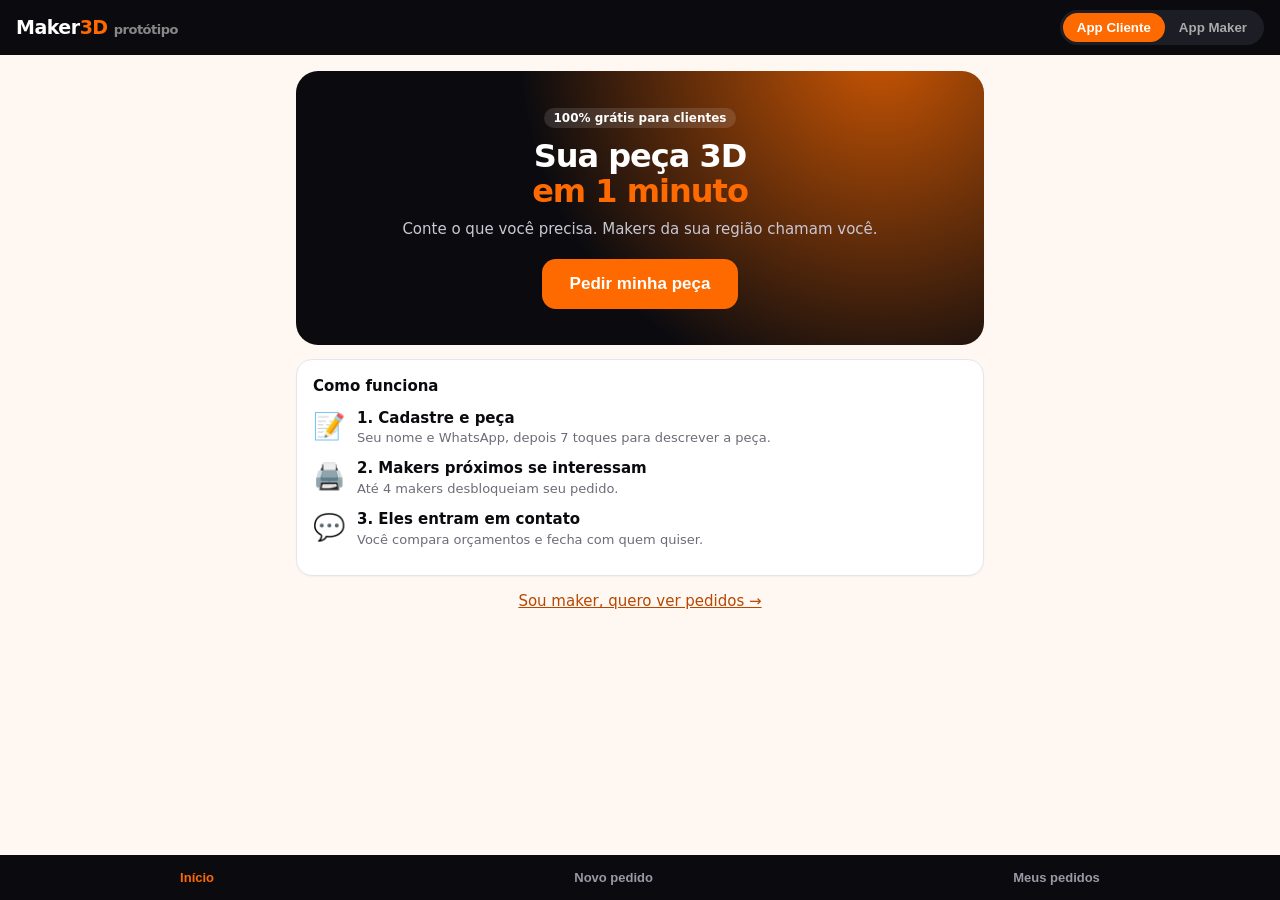
==== index.html @ 000cb203 "Maker3D prototype" ====
<!doctype html>
<html lang="pt-BR">
<head>
<meta charset="utf-8">
<meta name="viewport" content="width=device-width,initial-scale=1">
<title>Maker3D Protótipo</title>
<style>
:root,body.client{--pri:#ff6a00;--pri2:#fff0e3;--priInk:#b84700;--bg:#fff8f2}
body.maker{--pri:#7c3aed;--pri2:#f0e8ff;--priInk:#5b21b6;--bg:#f7f4ff}
:root{--card:#fff;--ink:#0b0b0f;--mut:#6f6b78;--line:#e8e4ee;--bad:#d93a3a}
*{box-sizing:border-box}body{margin:0;background:var(--bg);color:var(--ink);font:15px/1.45 system-ui,Segoe UI,sans-serif;padding-bottom:80px;transition:background .3s}
header{position:sticky;top:0;z-index:5;background:#0b0b0f;color:#fff;padding:10px 16px;display:flex;gap:10px;align-items:center;flex-wrap:wrap}
.logo{font-weight:800;font-size:19px;letter-spacing:-.5px}.logo b{color:var(--pri)}.logo .mut{color:#888}
.sw{display:flex;background:#1d1d26;border-radius:99px;padding:3px;margin-left:auto}
.sw button{border:0;background:none;color:#aaa;padding:7px 14px;border-radius:99px;font-weight:700;cursor:pointer}
.sw button.on{background:var(--pri);color:#fff}
.coin{background:var(--pri);color:#fff;font-weight:800;padding:5px 12px;border-radius:99px}
main{max-width:720px;margin:0 auto;padding:16px}
h2{margin:6px 0 14px;font-size:24px;letter-spacing:-.5px}h3{margin:18px 0 8px}
.card{background:var(--card);border:1px solid var(--line);border-radius:16px;padding:16px;margin-bottom:12px;box-shadow:0 1px 2px rgba(0,0,0,.04)}
.row{display:flex;gap:8px;flex-wrap:wrap;align-items:center}.sp{justify-content:space-between}
.tag{font-size:12px;font-weight:700;background:var(--pri2);color:var(--priInk);padding:3px 10px;border-radius:99px}
.tag.ok{background:#0b0b0f;color:#fff}.tag.bad{background:#fde3e3;color:var(--bad)}.tag.warn{background:var(--pri2);color:var(--priInk)}
.mut{color:var(--mut);font-size:13px}
button.b{background:var(--pri);color:#fff;border:0;border-radius:12px;padding:11px 18px;font-weight:800;cursor:pointer;font-size:15px;transition:transform .1s,filter .15s}
button.b:hover{filter:brightness(1.08)}button.b:active{transform:scale(.97)}
button.b.s{background:var(--pri2);color:var(--priInk)}button.b.r{background:#fde3e3;color:var(--bad)}button.b.g{background:#0b0b0f;color:#fff}
button.b.big{padding:15px 28px;font-size:17px;border-radius:14px}button.b:disabled{opacity:.45}
label{display:block;font-weight:700;font-size:13px;margin:10px 0 4px}
input,select,textarea{width:100%;padding:11px;border:2px solid var(--line);border-radius:12px;background:#fff;color:var(--ink);font:inherit;outline:0}
input:focus,select:focus,textarea:focus{border-color:var(--pri)}
.g2{display:grid;grid-template-columns:1fr 1fr;gap:10px}
nav{position:fixed;bottom:0;left:0;right:0;background:#0b0b0f;display:flex;justify-content:space-around;padding:6px 0;z-index:5}
nav button{background:none;border:0;color:#9a98a6;font-weight:700;padding:9px 10px;cursor:pointer;font-size:13px}nav button.on{color:var(--pri)}
.hero{background:radial-gradient(circle at 85% -10%,var(--pri) -15%,transparent 55%),#0b0b0f;color:#fff;border-radius:22px;padding:36px 22px;text-align:center;margin-bottom:14px}
.hero h1{font-size:32px;line-height:1.1;margin:10px 0;letter-spacing:-1px}.hero h1 span{color:var(--pri)}
.hero p{color:#c9c7d3;margin:0 0 18px}.hero .tag{background:#ffffff1f;color:#fff}
.hero.sm{text-align:left;padding:20px}.hero.sm h2{margin:0;font-size:22px}
.chips{display:flex;gap:8px;flex-wrap:wrap}.chip{display:inline-block;margin:0;border:2px solid var(--line);background:#fff;border-radius:99px;padding:9px 15px;font-weight:700;cursor:pointer;font-size:14px}
.chip:has(input:checked){border-color:var(--pri);background:var(--pri2);color:var(--priInk)}
.step{display:flex;gap:9px;align-items:center;font-weight:800;margin:18px 0 8px}
.step i{background:var(--pri);color:#fff;border-radius:50%;width:24px;height:24px;display:grid;place-items:center;font-style:normal;font-size:13px;flex:none}
.how{display:flex;gap:12px;align-items:flex-start;margin:10px 0}.how .ic{font-size:26px}
.lock{filter:blur(5px);user-select:none}
#toast{position:fixed;left:50%;bottom:90px;transform:translateX(-50%);background:#0b0b0f;color:#fff;padding:10px 18px;border-radius:99px;opacity:0;transition:.25s;pointer-events:none;z-index:9;border:2px solid var(--pri)}#toast.on{opacity:1}
.pack{display:flex;justify-content:space-between;align-items:center}
a{color:var(--priInk)}
</style>
</head>
<body>
<header>
  <div class="logo">Maker<b>3D</b> <span class="mut">protótipo</span></div>
  <span id="coin" class="coin" style="display:none"></span>
  <div class="sw"><button id="swC">App Cliente</button><button id="swM">App Maker</button></div>
</header>
<main id="app"></main>
<nav id="nav"></nav>
<div id="toast"></div>
<script>
const KEY='m3d_v2';
const $=s=>document.querySelector(s);
const esc=s=>String(s??'').replace(/[&<>"]/g,c=>({'&':'&amp;','<':'&lt;','>':'&gt;','"':'&quot;'}[c]));
const brl=n=>'R$ '+Number(n).toFixed(0);
const FIN={unica:'Cor única',multi:'Multicolorido',pintado:'Aceita pintado'};
const BASE=[150,250,400]; // moedinhas por desbloqueio (até R$100 / até R$400 / acima)
const MOD_DISC=0.7; // modelador paga 70%
const fm=n=>'R$ '+Number(n).toFixed(2).replace('.',',');
const packs=()=>[{t:500,p:S.firstBuy?50:34.9,n:S.firstBuy?'Pacote 500':'Primeira compra',first:!S.firstBuy},{t:1100,p:100,n:'Pacote 1100 (+10%)'},{t:2800,p:250,n:'Pacote 2800 (+12%)'}];

function seed(){
  const d=n=>{const x=new Date();x.setDate(x.getDate()+n);return x.toISOString().slice(0,10)};
  const mk=(id,client,phone,title,desc,mat,qty,fin,days,min,max,cep,unl,files)=>({id,client,phone,title,desc,material:mat,qty,finish:fin,deadline:d(days),min,max,cep,unlocks:unl,max_unl:4,status:'aberto',mine:false,files,demand:files.length?'arquivo':'modelagem'});
  return {
    role:'client',view:{client:'home',maker:'board'},
    orders:[
      mk(1,'Carlos Mendes','11999990001','Suporte de headset','Suporte para mesa, altura 25cm.','PLA',2,'unica',10,30,80,'13015-000',1,['suporte.stl']),
      mk(2,'Ana Paula Souza','11988880002','Miniaturas RPG (8 unid.)','Preciso modelar e imprimir 8 miniaturas de heróis, pintadas.','Resina',8,'pintado',20,250,400,'13010-100',0,[]),
      mk(3,'Metalúrgica Rocha','11977770003','Lote 200 engates plásticos','Peça técnica em ABS, lote para linha de montagem.','ABS',200,'unica',30,1200,2000,'13050-200',2,['engate.step','desenho.pdf']),
      mk(4,'Julia Ramos','11966660004','Vaso geométrico multicolorido','Vaso decorativo, 3 cores.','PETG',1,'multi',7,60,100,'13020-300',3,['vaso.stl']),
      mk(5,'Pedro Alves','11955550005','Peça de reposição lavadora','Tenho foto da peça quebrada, preciso copiar e imprimir.','Não sei',1,'unica',12,40,90,'13035-400',0,['foto.jpg'])
    ],
    unlocks:[], tokens:0, firstBuy:false, history:[],
    maker:{type:'impressor',name:'Meu Estúdio 3D',cep:'13015-500',raio:30,printers:['FDM','Resina'],volume:'256x256x256',materials:['PLA','PETG','ABS'],multi:true,paint:true,model:false,bio:''},
    client:{name:'Cliente Teste',phone:'11900000000'}
  };
}
let S; try{S=JSON.parse(localStorage.getItem(KEY))}catch(e){} if(!S||!S.orders)S=seed();
S.chats=S.chats||{};S.freeUsed=S.freeUsed||false;
const save=()=>{try{localStorage.setItem(KEY,JSON.stringify(S))}catch(e){}};
function toast(m){const t=$('#toast');t.textContent=m;t.classList.add('on');setTimeout(()=>t.classList.remove('on'),2200)}

// ---------- regras ----------
const cost=o=>Math.round(BASE[o.max<=100?0:o.max<=400?1:2]*(S.maker.type==='modelador'?MOD_DISC:1));
const status=o=>o.status!=='aberto'?o.status:(o.unlocks>=o.max_unl?'lotado':(o.deadline<new Date().toISOString().slice(0,10)?'expirado':'aberto'));
const dist=(a,b)=>{const x=parseInt(String(a).replace(/\D/g,'').slice(0,5)||0),y=parseInt(String(b).replace(/\D/g,'').slice(0,5)||0);return Math.max(1,Math.round(Math.abs(x-y)/12))}; // estimativa fake (produção: ViaCEP + Maps)
const isUnl=id=>S.unlocks.find(u=>u.order===id&&!u.refunded);
const addHist=(t,v)=>S.history.unshift({t,v,d:new Date().toISOString()});
const fdate=s=>s.split('-').reverse().join('/');

// ---------- navegação ----------
function setRole(r){S.role=r;save();render()}
function go(v){if(S.role==='client'&&(v==='new'||v==='mine')&&!S.client.reg)v='signup';S.view[S.role]=v;save();render()}
$('#swC').onclick=()=>setRole('client');$('#swM').onclick=()=>setRole('maker');

function render(){
  const r=S.role,v=S.view[r];document.body.className=r;
  $('#swC').classList.toggle('on',r==='client');$('#swM').classList.toggle('on',r==='maker');
  const c=$('#coin');c.style.display=r==='maker'?'':'none';c.textContent='🪙 '+S.tokens;
  const tabs=r==='client'?[['home','Início'],['new','Novo pedido'],['mine','Meus pedidos']]:[['board','Mural'],['contracts','Contratos'],['wallet','Carteira'],['profile','Perfil']];
  $('#nav').innerHTML=tabs.map(([k,l])=>`<button class="${k===v?'on':''}" onclick="go('${k}')">${l}</button>`).join('');
  $('#app').innerHTML=(V[r+'_'+v]||(()=>'Em construção'))();
  window.scrollTo(0,0);
}
const V={};

// ================= APP CLIENTE =================
const chips=(name,opts,def)=>`<div class="chips">`+opts.map(([v,l])=>`<label class="chip"><input type="radio" name="${name}" value="${v}" ${v===def?'checked':''} hidden>${l}</label>`).join('')+`</div>`;
V.client_home=()=>`<div class="hero"><span class="tag">100% grátis para clientes</span><h1>Sua peça 3D<br><span>em 1 minuto</span></h1><p>Conte o que você precisa. Makers da sua região chamam você.</p>
<button class="b big" onclick="go('new')">Pedir minha peça</button></div>
${S.client.reg?`<div class="card row sp"><div>👋 Olá, <b>${esc(S.client.name.split(' ')[0])}</b><div class="mut">${S.orders.filter(o=>o.mine).length} pedido(s) seu(s)</div></div><div class="row"><button class="b s" onclick="go('mine')">Meus pedidos</button><button class="b s" onclick="go('signup')">Meus dados</button></div></div>`:''}
<div class="card"><b>Como funciona</b>
<div class="how"><span class="ic">📝</span><div><b>1. Cadastre e peça</b><div class="mut">Seu nome e WhatsApp, depois 7 toques para descrever a peça.</div></div></div>
<div class="how"><span class="ic">🖨️</span><div><b>2. Makers próximos se interessam</b><div class="mut">Até 4 makers desbloqueiam seu pedido.</div></div></div>
<div class="how"><span class="ic">💬</span><div><b>3. Eles entram em contato</b><div class="mut">Você compara orçamentos e fecha com quem quiser.</div></div></div></div>
<p style="text-align:center"><a href="#" onclick="setRole('maker');return false">Sou maker, quero ver pedidos →</a></p>`;
V.client_signup=()=>{const c=S.client;return `<h2>${c.reg?'Meus dados':'Cadastro rápido'}</h2><div class="card"><form onsubmit="return saveReg(event)">
<label>Seu nome</label><input name="name" required value="${esc(c.reg?c.name:'')}" placeholder="Maria Silva">
<label>WhatsApp (com DDD)</label><input name="phone" required inputmode="tel" value="${esc(c.reg?c.phone:'')}" placeholder="11999999999">
<label>E-mail (opcional)</label><input name="email" type="email" value="${esc(c.email||'')}" placeholder="voce@email.com">
<p class="mut">🔒 Seus dados de contato ficam escondidos. Só os makers que desbloquearem seu pedido conseguem ver.</p>
<button class="b big" style="width:100%">${c.reg?'Salvar':'Continuar'}</button></form></div>`};
function saveReg(e){e.preventDefault();const f=new FormData(e.target),first=!S.client.reg;
  S.client={name:f.get('name'),phone:f.get('phone'),email:f.get('email'),reg:true};save();toast(first?'Cadastro feito!':'Dados salvos');go(first?'new':'home');return false}
V.client_new=()=>`<h2>O que você precisa?</h2><div class="card"><form onsubmit="return newOrder(event)">
<div class="step" style="margin-top:0"><i>1</i>Descreva a peça</div>
<input name="title" required maxlength="60" placeholder="Ex: Suporte de celular para carro">
<textarea name="desc" rows="2" placeholder="Medidas, uso, detalhes… (opcional)" style="margin-top:8px"></textarea>
<div class="step"><i>2</i>Você tem o arquivo 3D?</div>${chips('demand',[['arquivo','📁 Tenho o arquivo'],['modelagem','✏️ Preciso criar o modelo']],'arquivo')}
<div class="step"><i>3</i>Material</div>${chips('material',[['PLA','PLA'],['PETG','PETG'],['ABS','ABS'],['Resina','Resina'],['Não sei','Não sei']],'Não sei')}
<div class="step"><i>4</i>Acabamento</div>${chips('finish',[['unica','Cor única'],['multi','Multicolorido'],['pintado','Aceito pintado']],'unica')}
<div class="step"><i>5</i>Quanto pretende gastar?</div>${chips('bud',[['20-100','Até R$100'],['100-400','R$100–400'],['400-1000','R$400–1.000'],['1000-5000','Acima de R$1.000']],'20-100')}
<div class="step"><i>6</i>Para quando?</div>${chips('days',[['3','Urgente (3 dias)'],['7','1 semana'],['15','15 dias'],['30','1 mês']],'15')}
<div class="step"><i>7</i>Onde você está?</div>
<div class="g2"><input name="cep" required placeholder="CEP 00000-000" maxlength="9" inputmode="numeric"><input name="qty" type="number" min="1" value="1" placeholder="Quantidade"></div>
<label>Foto ou arquivo (opcional)</label><input name="files" type="file" multiple>
<div class="card" style="background:var(--pri2);border:0;margin:16px 0 12px">📱 Os makers vão falar com você pelo contato do seu cadastro: <b>${esc(S.client.phone)}</b>. Fica escondido até eles desbloquearem.</div>
<button class="b big" style="width:100%">Publicar grátis</button></form></div>`;
function newOrder(e){e.preventDefault();const f=new FormData(e.target),[min,max]=f.get('bud').split('-').map(Number),d=new Date();d.setDate(d.getDate()+ +f.get('days'));
  const files=[...e.target.files.files].map(x=>x.name);
  S.orders.unshift({id:Date.now(),client:S.client.name,phone:S.client.phone,email:S.client.email,title:f.get('title'),desc:f.get('desc')||'(sem descrição extra)',demand:f.get('demand'),material:f.get('material'),qty:+f.get('qty')||1,finish:f.get('finish'),deadline:d.toISOString().slice(0,10),min,max,cep:f.get('cep'),unlocks:0,max_unl:4,status:'aberto',mine:true,files});
  save();toast('Pedido publicado! 🎉');go('mine');return false}
V.client_mine=()=>{const l=S.orders.filter(o=>o.mine);
  return `<h2>Meus pedidos</h2>`+(l.length?l.map(o=>{const st=status(o);return `<div class="card"><div class="row sp"><b>${esc(o.title)}</b><span class="tag ${st==='aberto'?'ok':st==='fechado'?'':'warn'}">${st}</span></div>
  <div class="mut">${esc(o.material)} · ${FIN[o.finish]} · ${brl(o.min)}–${brl(o.max)} · prazo ${fdate(o.deadline)}</div>
  <p><b>${o.unlocks}/${o.max_unl}</b> makers desbloquearam seu contato</p>${chatHtml(o.id,'client')}
  <div class="row">${o.status==='aberto'?`<button class="b g" onclick="closeOrder(${o.id})">Contrato fechado / Encerrar</button>`:''}
  ${st==='aberto'?`<button class="b s" onclick="fakeUnlock(${o.id})">Demo: outro maker desbloqueia</button>`:''}
  <button class="b r" onclick="delOrder(${o.id})">Excluir</button></div></div>`}).join(''):`<div class="card mut">Você ainda não publicou nenhum pedido.</div><button class="b" onclick="go('new')">Criar pedido</button>`)};
function closeOrder(id){const o=S.orders.find(x=>x.id===id);o.status='fechado';save();toast('Anúncio encerrado');render()}
function delOrder(id){if(!confirm('Excluir este pedido?'))return;S.orders=S.orders.filter(x=>x.id!==id);save();render()}
function fakeUnlock(id){const o=S.orders.find(x=>x.id===id);if(o.unlocks<o.max_unl)o.unlocks++;save();toast(o.unlocks>=o.max_unl?'Pedido lotado':'Um maker desbloqueou');render()}

// ================= APP MAKER =================
let flt={mat:'',fin:'',sort:'new'};
V.maker_board=()=>{
  let l=S.orders.filter(o=>status(o)==='aberto'&&!isUnl(o.id)&&(S.maker.type!=='modelador'||o.demand==='modelagem'));
  if(flt.mat)l=l.filter(o=>o.material===flt.mat);if(flt.fin)l=l.filter(o=>o.finish===flt.fin);
  if(flt.sort==='dist')l.sort((a,b)=>dist(a.cep,S.maker.cep)-dist(b.cep,S.maker.cep));
  if(flt.sort==='val')l.sort((a,b)=>b.max-a.max);
  return `<div class="hero sm"><h2>Pedidos perto de você</h2><p style="margin:4px 0 0">Desbloqueie e fale direto com o cliente.</p></div><div class="g2" style="margin-bottom:12px">
  <select onchange="flt.mat=this.value;render()"><option value="">Todo material</option>${['PLA','PETG','ABS','Resina'].map(m=>`<option ${flt.mat===m?'selected':''}>${m}</option>`).join('')}</select>
  <select onchange="flt.sort=this.value;render()"><option value="new">Mais novos</option><option value="dist" ${flt.sort==='dist'?'selected':''}>Mais perto</option><option value="val" ${flt.sort==='val'?'selected':''}>Maior valor</option></select></div>`
  +(l.length?l.map(o=>{const c=cost(o),d=dist(o.cep,S.maker.cep);return `<div class="card"><div class="row sp"><b>${esc(o.title)}</b>${o.mine?'<span class="tag warn">seu anúncio (teste)</span>':''}</div>
  <p class="mut" style="margin:4px 0">${esc(o.desc.slice(0,90))}${o.desc.length>90?'…':''}</p>
  <div class="row"><span class="tag">${esc(o.material)}</span><span class="tag">${FIN[o.finish]}</span><span class="tag">${o.qty} un.</span><span class="tag">📍 ~${d} km</span></div>
  <div class="mut" style="margin:8px 0">Valor ${brl(o.min)}–${brl(o.max)} · prazo ${fdate(o.deadline)} · vagas ${o.max_unl-o.unlocks}/${o.max_unl}</div>
  <div class="mut lock">👤 Nome do cliente · 📱 (11) 9•••• ••••</div>
  ${!S.freeUsed&&!S.firstBuy&&c<=150?`<button class="b g" style="width:100%;margin-top:8px" onclick="unlock(${o.id},true)">🎁 Desbloquear GRÁTIS (1º contato · só chat no app)</button><div class="mut" style="text-align:center;margin-top:4px">ou <a href="#" onclick="unlock(${o.id});return false">pague ${c} 🪙 e libere o WhatsApp</a></div>`:`<button class="b" style="width:100%;margin-top:8px" onclick="unlock(${o.id})">🪙 Desbloquear por ${c} moedinhas</button>`}</div>`}).join(''):'<div class="card mut">Nenhum pedido com esses filtros.</div>');
};
function unlock(id,free){const o=S.orders.find(x=>x.id===id),c=cost(o);
  if(status(o)!=='aberto'){toast('Pedido não está mais disponível');return render()}
  if(free){if(S.freeUsed||S.firstBuy||c>150){toast('Desbloqueio grátis só para contas novas');return}
    S.freeUsed=true;o.unlocks++;S.unlocks.push({order:id,paid:0,free:true,date:new Date().toISOString(),refunded:false});
    addHist('Desbloqueio GRÁTIS (só chat): '+o.title,0);save();toast('Desbloqueado grátis! Fale com o cliente pelo chat');S.view.maker='contracts';S.open=id;render();return}
  if(S.tokens<c){if(confirm(`Faltam moedinhas (precisa ${c}, tem ${S.tokens}). Ir para a carteira?`))go('wallet');return}
  S.tokens-=c;o.unlocks++;S.unlocks.push({order:id,paid:c,free:false,date:new Date().toISOString(),refunded:false});
  addHist('Desbloqueio: '+o.title,-c);save();toast('Contrato desbloqueado!');S.view.maker='contracts';S.open=id;render()}
function upgrade(id){const o=S.orders.find(x=>x.id===id),u=S.unlocks.find(x=>x.order===id),c=cost(o);
  if(S.tokens<c){if(confirm(`Faltam moedinhas (precisa ${c}, tem ${S.tokens}). Ir para a carteira?`))go('wallet');return}
  S.tokens-=c;u.free=false;u.paid=c;addHist('Contato completo: '+o.title,-c);save();toast('Contato completo liberado!');render()}
// chat: contato só pelo app, telefone bloqueado
const blocked=t=>/(\d[\s.\-()]*){8,}/.test(t)||/\S+@\S+/.test(t)||/(wa\.me|whats|zap|wpp|telegram|insta|ligue|liga pra)/i.test(t);
function chatHtml(id,as){const t=S.chats[id]||[];
  return `<div style="margin-top:10px"><div class="mut"><b>💬 Chat no app</b> · ${as==='maker'&&S.firstBuy?'você já pode enviar seu contato':'telefones e contatos externos são bloqueados'}</div>
  <div style="max-height:200px;overflow:auto;padding:6px 0">${t.map(m=>`<div style="text-align:${m.from===as?'right':'left'};margin:3px 0"><span class="tag ${m.from===as?'':'warn'}" style="white-space:normal;display:inline-block;font-weight:500;text-align:left">${esc(m.text)}</span></div>`).join('')||'<div class="mut">Sem mensagens ainda.</div>'}</div>
  ${as==='client'&&!t.length?'':`<div class="row"><input id="ci_${as}_${id}" placeholder="Escreva uma mensagem..." style="flex:1" onkeydown="if(event.key==='Enter')sendMsg(${id},'${as}')"><button class="b" onclick="sendMsg(${id},'${as}')">Enviar</button></div>`}</div>`}
function sendMsg(id,as){const el=$('#ci_'+as+'_'+id),text=el.value.trim();if(!text)return;
  if(blocked(text)&&!(as==='maker'&&S.firstBuy)){
    if(as==='maker'){const p=packs()[0];if(!confirm(`🚫 Para enviar seu número/contato no chat você precisa liberar o contato externo comprando o pacote mínimo: ${p.t} 🪙 por ${fm(p.p)} (Pix simulado). Comprar agora e enviar?`))return;
      S.firstBuy=true;S.tokens+=p.t;addHist('Compra '+p.n+' (liberou contato externo)',p.t);toast('Contato externo liberado! +'+p.t+' 🪙')}
    else{toast('🚫 Número/contato externo bloqueado. Converse pelo app.');return}}
  (S.chats[id]=S.chats[id]||[]).push({from:as,text,t:Date.now()});save();render();
  const o=S.orders.find(x=>x.id===id);
  if(as==='maker'&&o&&!o.mine)setTimeout(()=>{S.chats[id].push({from:'client',text:'Olá! Pode me passar o orçamento e o prazo?',t:Date.now()});save();if(S.role==='maker'&&S.view.maker==='contracts')render()},1500)}
V.maker_contracts=()=>{const l=S.unlocks.slice().reverse();
  return `<h2>Meus contratos</h2>`+(l.length?l.map(u=>{const o=S.orders.find(x=>x.id===u.order);if(!o)return '';const c=cost(o);
  const wa='https://wa.me/55'+o.phone.replace(/\D/g,'')+'?text='+encodeURIComponent('Olá '+o.client+', vi seu pedido "'+o.title+'" no Maker3D. Posso te ajudar!');
  return `<div class="card" ${S.open===o.id?'style="border-color:var(--pri)"':''}><div class="row sp"><b>${esc(o.title)}</b>${u.refunded?'<span class="tag bad">estornado</span>':u.free?'<span class="tag warn">grátis · só chat</span>':`<span class="tag ok">pago ${u.paid} 🪙</span>`}</div>
  <p class="mut" style="margin:4px 0">${esc(o.desc)}</p><div class="row"><span class="tag">${esc(o.material)}</span><span class="tag">${FIN[o.finish]}</span><span class="tag">${o.qty} un.</span><span class="tag">${brl(o.min)}–${brl(o.max)}</span><span class="tag">prazo ${fdate(o.deadline)}</span></div>
  <div class="card" style="background:var(--pri2);margin:10px 0 0">
  ${u.free?`<div>👤 <b>${esc(o.client.split(' ')[0])}</b></div><div class="mut">📱 Telefone, WhatsApp e arquivos só no desbloqueio completo. Por enquanto, converse pelo chat.</div><button class="b" style="margin-top:6px" onclick="upgrade(${o.id})">Liberar contato completo · ${c} 🪙</button>`
  :`<div>👤 <b>${esc(o.client)}</b></div><div>📱 ${esc(o.phone)} · CEP ${esc(o.cep)}</div>${o.email?`<div>✉️ ${esc(o.email)}</div>`:''}
  <div class="mut">Arquivos: ${o.files.length?o.files.map(f=>`<a href="#" onclick="toast('Download simulado: ${esc(f)}');return false">📎 ${esc(f)}</a>`).join(' '):'nenhum anexado'}</div>
  <div class="row" style="margin-top:8px"><a href="${wa}" target="_blank"><button class="b g">Chamar no WhatsApp</button></a>${u.refunded?'':`<button class="b r" onclick="report(${o.id})">Reportar lead inválido</button>`}</div>`}
  ${chatHtml(o.id,'maker')}</div></div>`}).join(''):`<div class="card mut">Você ainda não desbloqueou nada.</div><button class="b" onclick="go('board')">Ver mural</button>`)};
function report(id){if(!confirm('Reportar lead inválido? (número falso, arquivo corrompido…) Na versão real, a equipe analisa antes do estorno.'))return;
  const u=S.unlocks.find(x=>x.order===id);u.refunded=true;S.tokens+=u.paid;addHist('Estorno (lead inválido)',u.paid);save();toast('Moedinhas estornadas (simulação)');render()}
V.maker_wallet=()=>`<h2>Carteira</h2><div class="card" style="text-align:center"><div class="mut">Saldo</div><div style="font-size:40px;font-weight:800">🪙 ${S.tokens}</div><div class="mut">Desbloqueio: ${cost({max:50})} 🪙 (até R$100) · ${cost({max:300})} 🪙 (R$100–400) · ${cost({max:900})} 🪙 (acima de R$400)<br>Conta: <b>${S.maker.type==='modelador'?'Modelador (preço reduzido)':'Impressor'}</b></div></div>
<h3>Comprar moedinhas (Pix simulado)</h3>${S.firstBuy?'':'<div class="card" style="background:#fff3cf;color:#8a5a00"><b>Oferta de primeira compra:</b> 500 🪙 por R$ 34,90 (depois, mínimo R$ 50,00)</div>'}${packs().map((p,i)=>`<div class="card pack"><div><b>${p.n}</b><div class="mut">${p.t} 🪙 · ${Math.floor(p.t/BASE[0])} desbloqueios de pedidos pequenos</div></div><button class="b" onclick="buy(${i})">${fm(p.p)} Pix</button></div>`).join('')}
<h3>Histórico</h3>${S.history.map(h=>`<div class="card row sp"><div>${esc(h.t)}<div class="mut">${new Date(h.d).toLocaleString('pt-BR')}</div></div><b style="color:${h.v>0?'var(--ok)':'var(--bad)'}">${h.v>0?'+':''}${h.v} 🪙</b></div>`).join('')}
<button class="b s" onclick="resetAll()">Reiniciar protótipo</button>`;
function buy(i){const p=packs()[i];if(!confirm(`Pagar ${fm(p.p)} via Pix? (simulado, nada é cobrado)`))return;S.firstBuy=true;S.tokens+=p.t;addHist('Compra '+p.n,p.t);save();toast('+'+p.t+' moedinhas!');render()}
function resetAll(){if(!confirm('Apagar tudo e recomeçar?'))return;localStorage.removeItem(KEY);S=seed();render()}
V.maker_profile=()=>{const m=S.maker;return `<h2>Perfil técnico</h2><div class="card"><form onsubmit="return saveProf(event)">
<label>Tipo de conta</label><select name="type"><option value="impressor" ${m.type==='impressor'?'selected':''}>Impressor (imprime peças — vê todos os pedidos)</option><option value="modelador" ${m.type==='modelador'?'selected':''}>Modelador / criador de modelos (preço reduzido — só pedidos de modelagem)</option></select>
<label>Nome do estúdio</label><input name="name" value="${esc(m.name)}">
<div class="g2"><div><label>CEP</label><input name="cep" value="${esc(m.cep)}"></div><div><label>Raio (km)</label><input name="raio" type="number" value="${m.raio}"></div></div>
<label>Impressoras (separe por vírgula)</label><input name="printers" value="${esc(m.printers.join(', '))}">
<label>Mesa máx. X×Y×Z (mm)</label><input name="volume" value="${esc(m.volume)}">
<label>Materiais</label><input name="materials" value="${esc(m.materials.join(', '))}">
<label><input type="checkbox" name="multi" ${m.multi?'checked':''} style="width:auto"> Faz impressão multicolorida (AMS/MMU)</label>
<label><input type="checkbox" name="paint" ${m.paint?'checked':''} style="width:auto"> Faz pintura / acabamento</label>
<label><input type="checkbox" name="model" ${m.model?'checked':''} style="width:auto"> Faz modelagem 3D</label>
<label>Bio</label><textarea name="bio" rows="2">${esc(m.bio)}</textarea>
<button class="b" style="width:100%;margin-top:10px">Salvar perfil</button></form></div>`};
function saveProf(e){e.preventDefault();const f=new FormData(e.target),l=s=>f.get(s).split(',').map(x=>x.trim()).filter(Boolean);
  S.maker={type:f.get('type'),name:f.get('name'),cep:f.get('cep'),raio:+f.get('raio'),printers:l('printers'),volume:f.get('volume'),materials:l('materials'),multi:!!f.get('multi'),paint:!!f.get('paint'),model:!!f.get('model'),bio:f.get('bio')};
  save();toast('Perfil salvo');return false}

render();
</script>
</body>
</html>
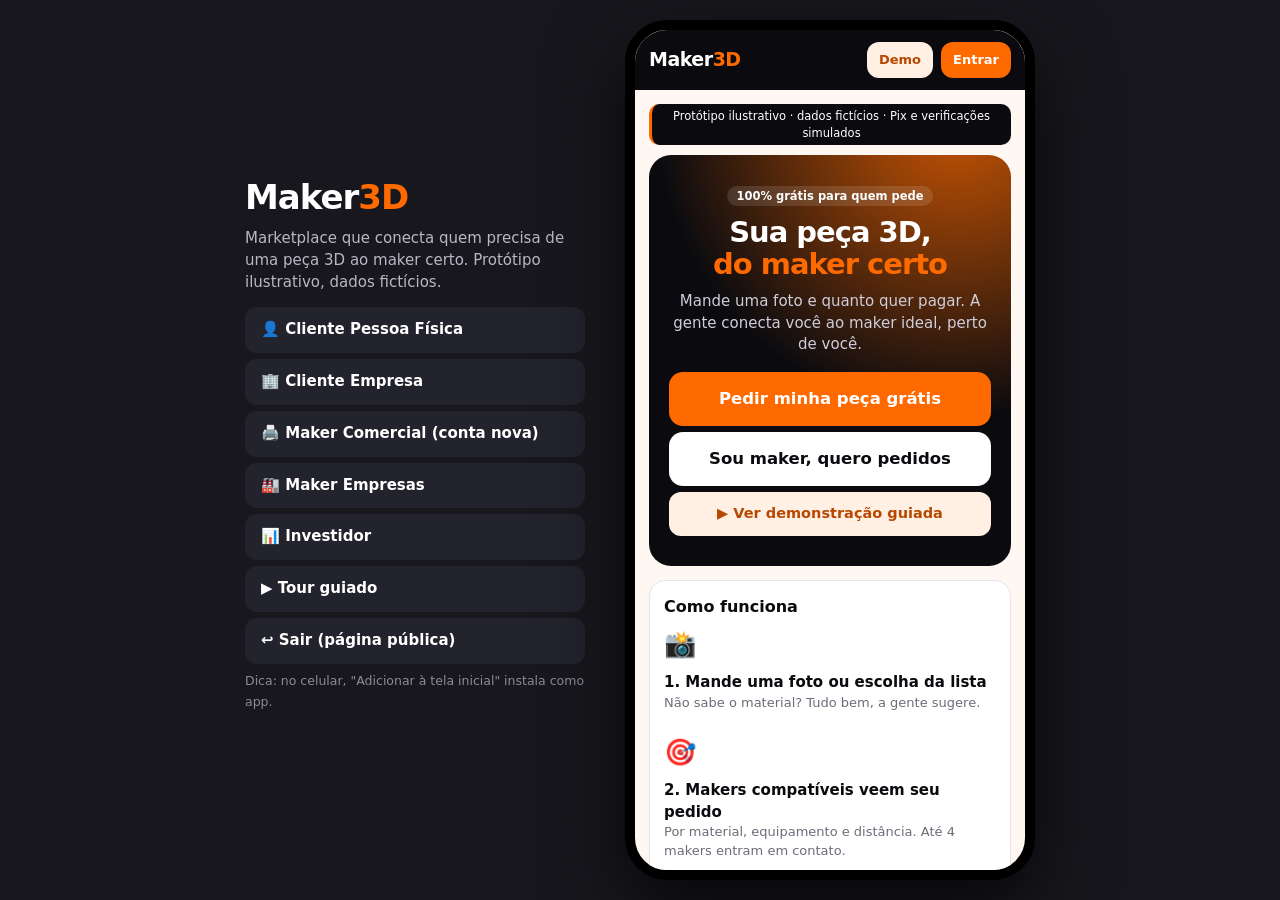
==== commit ad18c893: "Maker3D prototype v2: full multi-section app - Split app into modules (core, data, views, boot) with" ====
--- a/index.html
+++ b/index.html
@@ -2,242 +2,27 @@
 <html lang="pt-BR">
 <head>
 <meta charset="utf-8">
-<meta name="viewport" content="width=device-width,initial-scale=1">
+<meta name="viewport" content="width=device-width,initial-scale=1,viewport-fit=cover">
+<meta name="theme-color" content="#0b0b0f">
+<meta name="description" content="Protótipo de marketplace de impressão 3D: conecte clientes e makers.">
 <title>Maker3D Protótipo</title>
-<style>
-:root,body.client{--pri:#ff6a00;--pri2:#fff0e3;--priInk:#b84700;--bg:#fff8f2}
-body.maker{--pri:#7c3aed;--pri2:#f0e8ff;--priInk:#5b21b6;--bg:#f7f4ff}
-:root{--card:#fff;--ink:#0b0b0f;--mut:#6f6b78;--line:#e8e4ee;--bad:#d93a3a}
-*{box-sizing:border-box}body{margin:0;background:var(--bg);color:var(--ink);font:15px/1.45 system-ui,Segoe UI,sans-serif;padding-bottom:80px;transition:background .3s}
-header{position:sticky;top:0;z-index:5;background:#0b0b0f;color:#fff;padding:10px 16px;display:flex;gap:10px;align-items:center;flex-wrap:wrap}
-.logo{font-weight:800;font-size:19px;letter-spacing:-.5px}.logo b{color:var(--pri)}.logo .mut{color:#888}
-.sw{display:flex;background:#1d1d26;border-radius:99px;padding:3px;margin-left:auto}
-.sw button{border:0;background:none;color:#aaa;padding:7px 14px;border-radius:99px;font-weight:700;cursor:pointer}
-.sw button.on{background:var(--pri);color:#fff}
-.coin{background:var(--pri);color:#fff;font-weight:800;padding:5px 12px;border-radius:99px}
-main{max-width:720px;margin:0 auto;padding:16px}
-h2{margin:6px 0 14px;font-size:24px;letter-spacing:-.5px}h3{margin:18px 0 8px}
-.card{background:var(--card);border:1px solid var(--line);border-radius:16px;padding:16px;margin-bottom:12px;box-shadow:0 1px 2px rgba(0,0,0,.04)}
-.row{display:flex;gap:8px;flex-wrap:wrap;align-items:center}.sp{justify-content:space-between}
-.tag{font-size:12px;font-weight:700;background:var(--pri2);color:var(--priInk);padding:3px 10px;border-radius:99px}
-.tag.ok{background:#0b0b0f;color:#fff}.tag.bad{background:#fde3e3;color:var(--bad)}.tag.warn{background:var(--pri2);color:var(--priInk)}
-.mut{color:var(--mut);font-size:13px}
-button.b{background:var(--pri);color:#fff;border:0;border-radius:12px;padding:11px 18px;font-weight:800;cursor:pointer;font-size:15px;transition:transform .1s,filter .15s}
-button.b:hover{filter:brightness(1.08)}button.b:active{transform:scale(.97)}
-button.b.s{background:var(--pri2);color:var(--priInk)}button.b.r{background:#fde3e3;color:var(--bad)}button.b.g{background:#0b0b0f;color:#fff}
-button.b.big{padding:15px 28px;font-size:17px;border-radius:14px}button.b:disabled{opacity:.45}
-label{display:block;font-weight:700;font-size:13px;margin:10px 0 4px}
-input,select,textarea{width:100%;padding:11px;border:2px solid var(--line);border-radius:12px;background:#fff;color:var(--ink);font:inherit;outline:0}
-input:focus,select:focus,textarea:focus{border-color:var(--pri)}
-.g2{display:grid;grid-template-columns:1fr 1fr;gap:10px}
-nav{position:fixed;bottom:0;left:0;right:0;background:#0b0b0f;display:flex;justify-content:space-around;padding:6px 0;z-index:5}
-nav button{background:none;border:0;color:#9a98a6;font-weight:700;padding:9px 10px;cursor:pointer;font-size:13px}nav button.on{color:var(--pri)}
-.hero{background:radial-gradient(circle at 85% -10%,var(--pri) -15%,transparent 55%),#0b0b0f;color:#fff;border-radius:22px;padding:36px 22px;text-align:center;margin-bottom:14px}
-.hero h1{font-size:32px;line-height:1.1;margin:10px 0;letter-spacing:-1px}.hero h1 span{color:var(--pri)}
-.hero p{color:#c9c7d3;margin:0 0 18px}.hero .tag{background:#ffffff1f;color:#fff}
-.hero.sm{text-align:left;padding:20px}.hero.sm h2{margin:0;font-size:22px}
-.chips{display:flex;gap:8px;flex-wrap:wrap}.chip{display:inline-block;margin:0;border:2px solid var(--line);background:#fff;border-radius:99px;padding:9px 15px;font-weight:700;cursor:pointer;font-size:14px}
-.chip:has(input:checked){border-color:var(--pri);background:var(--pri2);color:var(--priInk)}
-.step{display:flex;gap:9px;align-items:center;font-weight:800;margin:18px 0 8px}
-.step i{background:var(--pri);color:#fff;border-radius:50%;width:24px;height:24px;display:grid;place-items:center;font-style:normal;font-size:13px;flex:none}
-.how{display:flex;gap:12px;align-items:flex-start;margin:10px 0}.how .ic{font-size:26px}
-.lock{filter:blur(5px);user-select:none}
-#toast{position:fixed;left:50%;bottom:90px;transform:translateX(-50%);background:#0b0b0f;color:#fff;padding:10px 18px;border-radius:99px;opacity:0;transition:.25s;pointer-events:none;z-index:9;border:2px solid var(--pri)}#toast.on{opacity:1}
-.pack{display:flex;justify-content:space-between;align-items:center}
-a{color:var(--priInk)}
-</style>
+<link rel="manifest" href="manifest.json">
+<link rel="icon" href="icon.svg" type="image/svg+xml">
+<link rel="apple-touch-icon" href="icon.svg">
+<link rel="stylesheet" href="style.css">
 </head>
-<body>
-<header>
-  <div class="logo">Maker<b>3D</b> <span class="mut">protótipo</span></div>
-  <span id="coin" class="coin" style="display:none"></span>
-  <div class="sw"><button id="swC">App Cliente</button><button id="swM">App Maker</button></div>
-</header>
-<main id="app"></main>
-<nav id="nav"></nav>
-<div id="toast"></div>
-<script>
-const KEY='m3d_v2';
-const $=s=>document.querySelector(s);
-const esc=s=>String(s??'').replace(/[&<>"]/g,c=>({'&':'&amp;','<':'&lt;','>':'&gt;','"':'&quot;'}[c]));
-const brl=n=>'R$ '+Number(n).toFixed(0);
-const FIN={unica:'Cor única',multi:'Multicolorido',pintado:'Aceita pintado'};
-const BASE=[150,250,400]; // moedinhas por desbloqueio (até R$100 / até R$400 / acima)
-const MOD_DISC=0.7; // modelador paga 70%
-const fm=n=>'R$ '+Number(n).toFixed(2).replace('.',',');
-const packs=()=>[{t:500,p:S.firstBuy?50:34.9,n:S.firstBuy?'Pacote 500':'Primeira compra',first:!S.firstBuy},{t:1100,p:100,n:'Pacote 1100 (+10%)'},{t:2800,p:250,n:'Pacote 2800 (+12%)'}];
-
-function seed(){
-  const d=n=>{const x=new Date();x.setDate(x.getDate()+n);return x.toISOString().slice(0,10)};
-  const mk=(id,client,phone,title,desc,mat,qty,fin,days,min,max,cep,unl,files)=>({id,client,phone,title,desc,material:mat,qty,finish:fin,deadline:d(days),min,max,cep,unlocks:unl,max_unl:4,status:'aberto',mine:false,files,demand:files.length?'arquivo':'modelagem'});
-  return {
-    role:'client',view:{client:'home',maker:'board'},
-    orders:[
-      mk(1,'Carlos Mendes','11999990001','Suporte de headset','Suporte para mesa, altura 25cm.','PLA',2,'unica',10,30,80,'13015-000',1,['suporte.stl']),
-      mk(2,'Ana Paula Souza','11988880002','Miniaturas RPG (8 unid.)','Preciso modelar e imprimir 8 miniaturas de heróis, pintadas.','Resina',8,'pintado',20,250,400,'13010-100',0,[]),
-      mk(3,'Metalúrgica Rocha','11977770003','Lote 200 engates plásticos','Peça técnica em ABS, lote para linha de montagem.','ABS',200,'unica',30,1200,2000,'13050-200',2,['engate.step','desenho.pdf']),
-      mk(4,'Julia Ramos','11966660004','Vaso geométrico multicolorido','Vaso decorativo, 3 cores.','PETG',1,'multi',7,60,100,'13020-300',3,['vaso.stl']),
-      mk(5,'Pedro Alves','11955550005','Peça de reposição lavadora','Tenho foto da peça quebrada, preciso copiar e imprimir.','Não sei',1,'unica',12,40,90,'13035-400',0,['foto.jpg'])
-    ],
-    unlocks:[], tokens:0, firstBuy:false, history:[],
-    maker:{type:'impressor',name:'Meu Estúdio 3D',cep:'13015-500',raio:30,printers:['FDM','Resina'],volume:'256x256x256',materials:['PLA','PETG','ABS'],multi:true,paint:true,model:false,bio:''},
-    client:{name:'Cliente Teste',phone:'11900000000'}
-  };
-}
-let S; try{S=JSON.parse(localStorage.getItem(KEY))}catch(e){} if(!S||!S.orders)S=seed();
-S.chats=S.chats||{};S.freeUsed=S.freeUsed||false;
-const save=()=>{try{localStorage.setItem(KEY,JSON.stringify(S))}catch(e){}};
-function toast(m){const t=$('#toast');t.textContent=m;t.classList.add('on');setTimeout(()=>t.classList.remove('on'),2200)}
-
-// ---------- regras ----------
-const cost=o=>Math.round(BASE[o.max<=100?0:o.max<=400?1:2]*(S.maker.type==='modelador'?MOD_DISC:1));
-const status=o=>o.status!=='aberto'?o.status:(o.unlocks>=o.max_unl?'lotado':(o.deadline<new Date().toISOString().slice(0,10)?'expirado':'aberto'));
-const dist=(a,b)=>{const x=parseInt(String(a).replace(/\D/g,'').slice(0,5)||0),y=parseInt(String(b).replace(/\D/g,'').slice(0,5)||0);return Math.max(1,Math.round(Math.abs(x-y)/12))}; // estimativa fake (produção: ViaCEP + Maps)
-const isUnl=id=>S.unlocks.find(u=>u.order===id&&!u.refunded);
-const addHist=(t,v)=>S.history.unshift({t,v,d:new Date().toISOString()});
-const fdate=s=>s.split('-').reverse().join('/');
-
-// ---------- navegação ----------
-function setRole(r){S.role=r;save();render()}
-function go(v){if(S.role==='client'&&(v==='new'||v==='mine')&&!S.client.reg)v='signup';S.view[S.role]=v;save();render()}
-$('#swC').onclick=()=>setRole('client');$('#swM').onclick=()=>setRole('maker');
-
-function render(){
-  const r=S.role,v=S.view[r];document.body.className=r;
-  $('#swC').classList.toggle('on',r==='client');$('#swM').classList.toggle('on',r==='maker');
-  const c=$('#coin');c.style.display=r==='maker'?'':'none';c.textContent='🪙 '+S.tokens;
-  const tabs=r==='client'?[['home','Início'],['new','Novo pedido'],['mine','Meus pedidos']]:[['board','Mural'],['contracts','Contratos'],['wallet','Carteira'],['profile','Perfil']];
-  $('#nav').innerHTML=tabs.map(([k,l])=>`<button class="${k===v?'on':''}" onclick="go('${k}')">${l}</button>`).join('');
-  $('#app').innerHTML=(V[r+'_'+v]||(()=>'Em construção'))();
-  window.scrollTo(0,0);
-}
-const V={};
-
-// ================= APP CLIENTE =================
-const chips=(name,opts,def)=>`<div class="chips">`+opts.map(([v,l])=>`<label class="chip"><input type="radio" name="${name}" value="${v}" ${v===def?'checked':''} hidden>${l}</label>`).join('')+`</div>`;
-V.client_home=()=>`<div class="hero"><span class="tag">100% grátis para clientes</span><h1>Sua peça 3D<br><span>em 1 minuto</span></h1><p>Conte o que você precisa. Makers da sua região chamam você.</p>
-<button class="b big" onclick="go('new')">Pedir minha peça</button></div>
-${S.client.reg?`<div class="card row sp"><div>👋 Olá, <b>${esc(S.client.name.split(' ')[0])}</b><div class="mut">${S.orders.filter(o=>o.mine).length} pedido(s) seu(s)</div></div><div class="row"><button class="b s" onclick="go('mine')">Meus pedidos</button><button class="b s" onclick="go('signup')">Meus dados</button></div></div>`:''}
-<div class="card"><b>Como funciona</b>
-<div class="how"><span class="ic">📝</span><div><b>1. Cadastre e peça</b><div class="mut">Seu nome e WhatsApp, depois 7 toques para descrever a peça.</div></div></div>
-<div class="how"><span class="ic">🖨️</span><div><b>2. Makers próximos se interessam</b><div class="mut">Até 4 makers desbloqueiam seu pedido.</div></div></div>
-<div class="how"><span class="ic">💬</span><div><b>3. Eles entram em contato</b><div class="mut">Você compara orçamentos e fecha com quem quiser.</div></div></div></div>
-<p style="text-align:center"><a href="#" onclick="setRole('maker');return false">Sou maker, quero ver pedidos →</a></p>`;
-V.client_signup=()=>{const c=S.client;return `<h2>${c.reg?'Meus dados':'Cadastro rápido'}</h2><div class="card"><form onsubmit="return saveReg(event)">
-<label>Seu nome</label><input name="name" required value="${esc(c.reg?c.name:'')}" placeholder="Maria Silva">
-<label>WhatsApp (com DDD)</label><input name="phone" required inputmode="tel" value="${esc(c.reg?c.phone:'')}" placeholder="11999999999">
-<label>E-mail (opcional)</label><input name="email" type="email" value="${esc(c.email||'')}" placeholder="voce@email.com">
-<p class="mut">🔒 Seus dados de contato ficam escondidos. Só os makers que desbloquearem seu pedido conseguem ver.</p>
-<button class="b big" style="width:100%">${c.reg?'Salvar':'Continuar'}</button></form></div>`};
-function saveReg(e){e.preventDefault();const f=new FormData(e.target),first=!S.client.reg;
-  S.client={name:f.get('name'),phone:f.get('phone'),email:f.get('email'),reg:true};save();toast(first?'Cadastro feito!':'Dados salvos');go(first?'new':'home');return false}
-V.client_new=()=>`<h2>O que você precisa?</h2><div class="card"><form onsubmit="return newOrder(event)">
-<div class="step" style="margin-top:0"><i>1</i>Descreva a peça</div>
-<input name="title" required maxlength="60" placeholder="Ex: Suporte de celular para carro">
-<textarea name="desc" rows="2" placeholder="Medidas, uso, detalhes… (opcional)" style="margin-top:8px"></textarea>
-<div class="step"><i>2</i>Você tem o arquivo 3D?</div>${chips('demand',[['arquivo','📁 Tenho o arquivo'],['modelagem','✏️ Preciso criar o modelo']],'arquivo')}
-<div class="step"><i>3</i>Material</div>${chips('material',[['PLA','PLA'],['PETG','PETG'],['ABS','ABS'],['Resina','Resina'],['Não sei','Não sei']],'Não sei')}
-<div class="step"><i>4</i>Acabamento</div>${chips('finish',[['unica','Cor única'],['multi','Multicolorido'],['pintado','Aceito pintado']],'unica')}
-<div class="step"><i>5</i>Quanto pretende gastar?</div>${chips('bud',[['20-100','Até R$100'],['100-400','R$100–400'],['400-1000','R$400–1.000'],['1000-5000','Acima de R$1.000']],'20-100')}
-<div class="step"><i>6</i>Para quando?</div>${chips('days',[['3','Urgente (3 dias)'],['7','1 semana'],['15','15 dias'],['30','1 mês']],'15')}
-<div class="step"><i>7</i>Onde você está?</div>
-<div class="g2"><input name="cep" required placeholder="CEP 00000-000" maxlength="9" inputmode="numeric"><input name="qty" type="number" min="1" value="1" placeholder="Quantidade"></div>
-<label>Foto ou arquivo (opcional)</label><input name="files" type="file" multiple>
-<div class="card" style="background:var(--pri2);border:0;margin:16px 0 12px">📱 Os makers vão falar com você pelo contato do seu cadastro: <b>${esc(S.client.phone)}</b>. Fica escondido até eles desbloquearem.</div>
-<button class="b big" style="width:100%">Publicar grátis</button></form></div>`;
-function newOrder(e){e.preventDefault();const f=new FormData(e.target),[min,max]=f.get('bud').split('-').map(Number),d=new Date();d.setDate(d.getDate()+ +f.get('days'));
-  const files=[...e.target.files.files].map(x=>x.name);
-  S.orders.unshift({id:Date.now(),client:S.client.name,phone:S.client.phone,email:S.client.email,title:f.get('title'),desc:f.get('desc')||'(sem descrição extra)',demand:f.get('demand'),material:f.get('material'),qty:+f.get('qty')||1,finish:f.get('finish'),deadline:d.toISOString().slice(0,10),min,max,cep:f.get('cep'),unlocks:0,max_unl:4,status:'aberto',mine:true,files});
-  save();toast('Pedido publicado! 🎉');go('mine');return false}
-V.client_mine=()=>{const l=S.orders.filter(o=>o.mine);
-  return `<h2>Meus pedidos</h2>`+(l.length?l.map(o=>{const st=status(o);return `<div class="card"><div class="row sp"><b>${esc(o.title)}</b><span class="tag ${st==='aberto'?'ok':st==='fechado'?'':'warn'}">${st}</span></div>
-  <div class="mut">${esc(o.material)} · ${FIN[o.finish]} · ${brl(o.min)}–${brl(o.max)} · prazo ${fdate(o.deadline)}</div>
-  <p><b>${o.unlocks}/${o.max_unl}</b> makers desbloquearam seu contato</p>${chatHtml(o.id,'client')}
-  <div class="row">${o.status==='aberto'?`<button class="b g" onclick="closeOrder(${o.id})">Contrato fechado / Encerrar</button>`:''}
-  ${st==='aberto'?`<button class="b s" onclick="fakeUnlock(${o.id})">Demo: outro maker desbloqueia</button>`:''}
-  <button class="b r" onclick="delOrder(${o.id})">Excluir</button></div></div>`}).join(''):`<div class="card mut">Você ainda não publicou nenhum pedido.</div><button class="b" onclick="go('new')">Criar pedido</button>`)};
-function closeOrder(id){const o=S.orders.find(x=>x.id===id);o.status='fechado';save();toast('Anúncio encerrado');render()}
-function delOrder(id){if(!confirm('Excluir este pedido?'))return;S.orders=S.orders.filter(x=>x.id!==id);save();render()}
-function fakeUnlock(id){const o=S.orders.find(x=>x.id===id);if(o.unlocks<o.max_unl)o.unlocks++;save();toast(o.unlocks>=o.max_unl?'Pedido lotado':'Um maker desbloqueou');render()}
-
-// ================= APP MAKER =================
-let flt={mat:'',fin:'',sort:'new'};
-V.maker_board=()=>{
-  let l=S.orders.filter(o=>status(o)==='aberto'&&!isUnl(o.id)&&(S.maker.type!=='modelador'||o.demand==='modelagem'));
-  if(flt.mat)l=l.filter(o=>o.material===flt.mat);if(flt.fin)l=l.filter(o=>o.finish===flt.fin);
-  if(flt.sort==='dist')l.sort((a,b)=>dist(a.cep,S.maker.cep)-dist(b.cep,S.maker.cep));
-  if(flt.sort==='val')l.sort((a,b)=>b.max-a.max);
-  return `<div class="hero sm"><h2>Pedidos perto de você</h2><p style="margin:4px 0 0">Desbloqueie e fale direto com o cliente.</p></div><div class="g2" style="margin-bottom:12px">
-  <select onchange="flt.mat=this.value;render()"><option value="">Todo material</option>${['PLA','PETG','ABS','Resina'].map(m=>`<option ${flt.mat===m?'selected':''}>${m}</option>`).join('')}</select>
-  <select onchange="flt.sort=this.value;render()"><option value="new">Mais novos</option><option value="dist" ${flt.sort==='dist'?'selected':''}>Mais perto</option><option value="val" ${flt.sort==='val'?'selected':''}>Maior valor</option></select></div>`
-  +(l.length?l.map(o=>{const c=cost(o),d=dist(o.cep,S.maker.cep);return `<div class="card"><div class="row sp"><b>${esc(o.title)}</b>${o.mine?'<span class="tag warn">seu anúncio (teste)</span>':''}</div>
-  <p class="mut" style="margin:4px 0">${esc(o.desc.slice(0,90))}${o.desc.length>90?'…':''}</p>
-  <div class="row"><span class="tag">${esc(o.material)}</span><span class="tag">${FIN[o.finish]}</span><span class="tag">${o.qty} un.</span><span class="tag">📍 ~${d} km</span></div>
-  <div class="mut" style="margin:8px 0">Valor ${brl(o.min)}–${brl(o.max)} · prazo ${fdate(o.deadline)} · vagas ${o.max_unl-o.unlocks}/${o.max_unl}</div>
-  <div class="mut lock">👤 Nome do cliente · 📱 (11) 9•••• ••••</div>
-  ${!S.freeUsed&&!S.firstBuy&&c<=150?`<button class="b g" style="width:100%;margin-top:8px" onclick="unlock(${o.id},true)">🎁 Desbloquear GRÁTIS (1º contato · só chat no app)</button><div class="mut" style="text-align:center;margin-top:4px">ou <a href="#" onclick="unlock(${o.id});return false">pague ${c} 🪙 e libere o WhatsApp</a></div>`:`<button class="b" style="width:100%;margin-top:8px" onclick="unlock(${o.id})">🪙 Desbloquear por ${c} moedinhas</button>`}</div>`}).join(''):'<div class="card mut">Nenhum pedido com esses filtros.</div>');
-};
-function unlock(id,free){const o=S.orders.find(x=>x.id===id),c=cost(o);
-  if(status(o)!=='aberto'){toast('Pedido não está mais disponível');return render()}
-  if(free){if(S.freeUsed||S.firstBuy||c>150){toast('Desbloqueio grátis só para contas novas');return}
-    S.freeUsed=true;o.unlocks++;S.unlocks.push({order:id,paid:0,free:true,date:new Date().toISOString(),refunded:false});
-    addHist('Desbloqueio GRÁTIS (só chat): '+o.title,0);save();toast('Desbloqueado grátis! Fale com o cliente pelo chat');S.view.maker='contracts';S.open=id;render();return}
-  if(S.tokens<c){if(confirm(`Faltam moedinhas (precisa ${c}, tem ${S.tokens}). Ir para a carteira?`))go('wallet');return}
-  S.tokens-=c;o.unlocks++;S.unlocks.push({order:id,paid:c,free:false,date:new Date().toISOString(),refunded:false});
-  addHist('Desbloqueio: '+o.title,-c);save();toast('Contrato desbloqueado!');S.view.maker='contracts';S.open=id;render()}
-function upgrade(id){const o=S.orders.find(x=>x.id===id),u=S.unlocks.find(x=>x.order===id),c=cost(o);
-  if(S.tokens<c){if(confirm(`Faltam moedinhas (precisa ${c}, tem ${S.tokens}). Ir para a carteira?`))go('wallet');return}
-  S.tokens-=c;u.free=false;u.paid=c;addHist('Contato completo: '+o.title,-c);save();toast('Contato completo liberado!');render()}
-// chat: contato só pelo app, telefone bloqueado
-const blocked=t=>/(\d[\s.\-()]*){8,}/.test(t)||/\S+@\S+/.test(t)||/(wa\.me|whats|zap|wpp|telegram|insta|ligue|liga pra)/i.test(t);
-function chatHtml(id,as){const t=S.chats[id]||[];
-  return `<div style="margin-top:10px"><div class="mut"><b>💬 Chat no app</b> · ${as==='maker'&&S.firstBuy?'você já pode enviar seu contato':'telefones e contatos externos são bloqueados'}</div>
-  <div style="max-height:200px;overflow:auto;padding:6px 0">${t.map(m=>`<div style="text-align:${m.from===as?'right':'left'};margin:3px 0"><span class="tag ${m.from===as?'':'warn'}" style="white-space:normal;display:inline-block;font-weight:500;text-align:left">${esc(m.text)}</span></div>`).join('')||'<div class="mut">Sem mensagens ainda.</div>'}</div>
-  ${as==='client'&&!t.length?'':`<div class="row"><input id="ci_${as}_${id}" placeholder="Escreva uma mensagem..." style="flex:1" onkeydown="if(event.key==='Enter')sendMsg(${id},'${as}')"><button class="b" onclick="sendMsg(${id},'${as}')">Enviar</button></div>`}</div>`}
-function sendMsg(id,as){const el=$('#ci_'+as+'_'+id),text=el.value.trim();if(!text)return;
-  if(blocked(text)&&!(as==='maker'&&S.firstBuy)){
-    if(as==='maker'){const p=packs()[0];if(!confirm(`🚫 Para enviar seu número/contato no chat você precisa liberar o contato externo comprando o pacote mínimo: ${p.t} 🪙 por ${fm(p.p)} (Pix simulado). Comprar agora e enviar?`))return;
-      S.firstBuy=true;S.tokens+=p.t;addHist('Compra '+p.n+' (liberou contato externo)',p.t);toast('Contato externo liberado! +'+p.t+' 🪙')}
-    else{toast('🚫 Número/contato externo bloqueado. Converse pelo app.');return}}
-  (S.chats[id]=S.chats[id]||[]).push({from:as,text,t:Date.now()});save();render();
-  const o=S.orders.find(x=>x.id===id);
-  if(as==='maker'&&o&&!o.mine)setTimeout(()=>{S.chats[id].push({from:'client',text:'Olá! Pode me passar o orçamento e o prazo?',t:Date.now()});save();if(S.role==='maker'&&S.view.maker==='contracts')render()},1500)}
-V.maker_contracts=()=>{const l=S.unlocks.slice().reverse();
-  return `<h2>Meus contratos</h2>`+(l.length?l.map(u=>{const o=S.orders.find(x=>x.id===u.order);if(!o)return '';const c=cost(o);
-  const wa='https://wa.me/55'+o.phone.replace(/\D/g,'')+'?text='+encodeURIComponent('Olá '+o.client+', vi seu pedido "'+o.title+'" no Maker3D. Posso te ajudar!');
-  return `<div class="card" ${S.open===o.id?'style="border-color:var(--pri)"':''}><div class="row sp"><b>${esc(o.title)}</b>${u.refunded?'<span class="tag bad">estornado</span>':u.free?'<span class="tag warn">grátis · só chat</span>':`<span class="tag ok">pago ${u.paid} 🪙</span>`}</div>
-  <p class="mut" style="margin:4px 0">${esc(o.desc)}</p><div class="row"><span class="tag">${esc(o.material)}</span><span class="tag">${FIN[o.finish]}</span><span class="tag">${o.qty} un.</span><span class="tag">${brl(o.min)}–${brl(o.max)}</span><span class="tag">prazo ${fdate(o.deadline)}</span></div>
-  <div class="card" style="background:var(--pri2);margin:10px 0 0">
-  ${u.free?`<div>👤 <b>${esc(o.client.split(' ')[0])}</b></div><div class="mut">📱 Telefone, WhatsApp e arquivos só no desbloqueio completo. Por enquanto, converse pelo chat.</div><button class="b" style="margin-top:6px" onclick="upgrade(${o.id})">Liberar contato completo · ${c} 🪙</button>`
-  :`<div>👤 <b>${esc(o.client)}</b></div><div>📱 ${esc(o.phone)} · CEP ${esc(o.cep)}</div>${o.email?`<div>✉️ ${esc(o.email)}</div>`:''}
-  <div class="mut">Arquivos: ${o.files.length?o.files.map(f=>`<a href="#" onclick="toast('Download simulado: ${esc(f)}');return false">📎 ${esc(f)}</a>`).join(' '):'nenhum anexado'}</div>
-  <div class="row" style="margin-top:8px"><a href="${wa}" target="_blank"><button class="b g">Chamar no WhatsApp</button></a>${u.refunded?'':`<button class="b r" onclick="report(${o.id})">Reportar lead inválido</button>`}</div>`}
-  ${chatHtml(o.id,'maker')}</div></div>`}).join(''):`<div class="card mut">Você ainda não desbloqueou nada.</div><button class="b" onclick="go('board')">Ver mural</button>`)};
-function report(id){if(!confirm('Reportar lead inválido? (número falso, arquivo corrompido…) Na versão real, a equipe analisa antes do estorno.'))return;
-  const u=S.unlocks.find(x=>x.order===id);u.refunded=true;S.tokens+=u.paid;addHist('Estorno (lead inválido)',u.paid);save();toast('Moedinhas estornadas (simulação)');render()}
-V.maker_wallet=()=>`<h2>Carteira</h2><div class="card" style="text-align:center"><div class="mut">Saldo</div><div style="font-size:40px;font-weight:800">🪙 ${S.tokens}</div><div class="mut">Desbloqueio: ${cost({max:50})} 🪙 (até R$100) · ${cost({max:300})} 🪙 (R$100–400) · ${cost({max:900})} 🪙 (acima de R$400)<br>Conta: <b>${S.maker.type==='modelador'?'Modelador (preço reduzido)':'Impressor'}</b></div></div>
-<h3>Comprar moedinhas (Pix simulado)</h3>${S.firstBuy?'':'<div class="card" style="background:#fff3cf;color:#8a5a00"><b>Oferta de primeira compra:</b> 500 🪙 por R$ 34,90 (depois, mínimo R$ 50,00)</div>'}${packs().map((p,i)=>`<div class="card pack"><div><b>${p.n}</b><div class="mut">${p.t} 🪙 · ${Math.floor(p.t/BASE[0])} desbloqueios de pedidos pequenos</div></div><button class="b" onclick="buy(${i})">${fm(p.p)} Pix</button></div>`).join('')}
-<h3>Histórico</h3>${S.history.map(h=>`<div class="card row sp"><div>${esc(h.t)}<div class="mut">${new Date(h.d).toLocaleString('pt-BR')}</div></div><b style="color:${h.v>0?'var(--ok)':'var(--bad)'}">${h.v>0?'+':''}${h.v} 🪙</b></div>`).join('')}
-<button class="b s" onclick="resetAll()">Reiniciar protótipo</button>`;
-function buy(i){const p=packs()[i];if(!confirm(`Pagar ${fm(p.p)} via Pix? (simulado, nada é cobrado)`))return;S.firstBuy=true;S.tokens+=p.t;addHist('Compra '+p.n,p.t);save();toast('+'+p.t+' moedinhas!');render()}
-function resetAll(){if(!confirm('Apagar tudo e recomeçar?'))return;localStorage.removeItem(KEY);S=seed();render()}
-V.maker_profile=()=>{const m=S.maker;return `<h2>Perfil técnico</h2><div class="card"><form onsubmit="return saveProf(event)">
-<label>Tipo de conta</label><select name="type"><option value="impressor" ${m.type==='impressor'?'selected':''}>Impressor (imprime peças — vê todos os pedidos)</option><option value="modelador" ${m.type==='modelador'?'selected':''}>Modelador / criador de modelos (preço reduzido — só pedidos de modelagem)</option></select>
-<label>Nome do estúdio</label><input name="name" value="${esc(m.name)}">
-<div class="g2"><div><label>CEP</label><input name="cep" value="${esc(m.cep)}"></div><div><label>Raio (km)</label><input name="raio" type="number" value="${m.raio}"></div></div>
-<label>Impressoras (separe por vírgula)</label><input name="printers" value="${esc(m.printers.join(', '))}">
-<label>Mesa máx. X×Y×Z (mm)</label><input name="volume" value="${esc(m.volume)}">
-<label>Materiais</label><input name="materials" value="${esc(m.materials.join(', '))}">
-<label><input type="checkbox" name="multi" ${m.multi?'checked':''} style="width:auto"> Faz impressão multicolorida (AMS/MMU)</label>
-<label><input type="checkbox" name="paint" ${m.paint?'checked':''} style="width:auto"> Faz pintura / acabamento</label>
-<label><input type="checkbox" name="model" ${m.model?'checked':''} style="width:auto"> Faz modelagem 3D</label>
-<label>Bio</label><textarea name="bio" rows="2">${esc(m.bio)}</textarea>
-<button class="b" style="width:100%;margin-top:10px">Salvar perfil</button></form></div>`};
-function saveProf(e){e.preventDefault();const f=new FormData(e.target),l=s=>f.get(s).split(',').map(x=>x.trim()).filter(Boolean);
-  S.maker={type:f.get('type'),name:f.get('name'),cep:f.get('cep'),raio:+f.get('raio'),printers:l('printers'),volume:f.get('volume'),materials:l('materials'),multi:!!f.get('multi'),paint:!!f.get('paint'),model:!!f.get('model'),bio:f.get('bio')};
-  save();toast('Perfil salvo');return false}
-
-render();
-</script>
+<body class="public">
+<div id="stage">
+  <aside id="side"></aside>
+  <div id="phone"><header id="top"></header><main id="app"></main><nav id="bar"></nav></div>
+</div>
+<div id="toast" role="status"></div><div id="modal"></div>
+<script src="core.js"></script>
+<script src="data.js"></script>
+<script src="views_public.js"></script>
+<script src="views_client.js"></script>
+<script src="views_maker.js"></script>
+<script src="views_admin.js"></script>
+<script src="boot.js"></script>
 </body>
 </html>
--- a/style.css
+++ b/style.css
@@ -0,0 +1,78 @@
+:root{--ink:#0b0b0f;--card:#fff;--mut:#6f6b78;--line:#e8e4ee;--bad:#d93a3a;--ok:#12a150;--pri:#ff6a00;--pri2:#fff0e3;--priInk:#b84700;--bg:#fff8f2}
+body.maker,body.admin{--pri:#7c3aed;--pri2:#f0e8ff;--priInk:#5b21b6;--bg:#f7f4ff}
+*{box-sizing:border-box}
+html,body{margin:0;height:100%}
+body{background:#17171d;color:var(--ink);font:15px/1.45 system-ui,Segoe UI,sans-serif}
+a{color:var(--priInk)}
+button{font:inherit}
+/* palco: painel lateral + celular */
+#stage{min-height:100%;display:flex;gap:40px;align-items:center;justify-content:center;padding:20px}
+#side{width:340px;color:#fff;display:none}
+#side h1{font-size:34px;margin:0 0 6px;letter-spacing:-1px}#side h1 b{color:var(--pri)}
+#side p{color:#b9b7c5;margin:6px 0 14px}
+#side .pbtn{display:block;width:100%;text-align:left;background:#23232d;color:#fff;border:2px solid transparent;border-radius:12px;padding:10px 14px;margin:6px 0;cursor:pointer;font-weight:700}
+#side .pbtn:hover,#side .pbtn.on{border-color:var(--pri)}
+#side .tourbox{background:#23232d;border-radius:14px;padding:14px;margin-top:14px;border-left:4px solid var(--pri)}
+#side small{color:#8d8a9c}
+#phone{width:100%;max-width:100%;height:100vh;background:var(--bg);display:flex;flex-direction:column;overflow:hidden;position:relative}
+@media(min-width:900px){#side{display:block}#phone{width:410px;height:min(860px,calc(100vh - 40px));border-radius:42px;border:10px solid #000;box-shadow:0 30px 80px #000a}}
+#stage.nostage{padding:0}
+#top{display:flex;align-items:center;justify-content:space-between;background:#0b0b0f;color:#fff;padding:12px 14px;flex:none}
+.logo{font-weight:800;font-size:19px;letter-spacing:-.5px;color:#fff;text-decoration:none}.logo b{color:var(--pri)}
+.hr{display:flex;gap:8px;align-items:center}
+.ib{background:#1d1d26;border:0;color:#fff;border-radius:50%;width:38px;height:38px;cursor:pointer;position:relative;font-weight:800}
+.ib.av{background:var(--pri)}.dot{position:absolute;top:-3px;right:-3px;background:#e11d48;color:#fff;border-radius:99px;font-size:10px;font-style:normal;padding:1px 5px}
+#app{flex:1;overflow-y:auto;padding:14px;scroll-behavior:smooth}
+#bar{display:flex;justify-content:space-around;background:#0b0b0f;padding:4px 0 6px;flex:none}
+#bar button{background:none;border:0;color:#9a98a6;font-weight:700;padding:6px 8px;cursor:pointer;font-size:11px;display:flex;flex-direction:column;align-items:center;gap:1px;min-width:56px}
+#bar button span{font-size:19px}#bar button.on{color:var(--pri)}
+#bar button.plus span{background:var(--pri);color:#fff;border-radius:50%;width:40px;height:40px;display:grid;place-items:center;margin-top:-16px;font-size:22px;box-shadow:0 4px 14px #0008}
+/* componentes */
+h2{margin:4px 0 12px;font-size:22px;letter-spacing:-.5px}h3{margin:16px 0 8px;font-size:16px}
+.card{background:var(--card);border:1px solid var(--line);border-radius:16px;padding:14px;margin-bottom:12px;box-shadow:0 1px 2px rgba(0,0,0,.04)}
+.row{display:flex;gap:8px;flex-wrap:wrap;align-items:center}.sp{justify-content:space-between}.col{display:flex;flex-direction:column;gap:6px}
+.mut{color:var(--mut);font-size:13px}.sm{font-size:13px}.c{text-align:center}
+.tag{font-size:11.5px;font-weight:700;background:var(--pri2);color:var(--priInk);padding:3px 9px;border-radius:99px;white-space:nowrap}
+.tag.ok{background:#0b0b0f;color:#fff}.tag.bad{background:#fde3e3;color:var(--bad)}.tag.hot{background:#fff1c2;color:#8a5a00}.tag.green{background:#dcf5e6;color:var(--ok)}
+button.b{background:var(--pri);color:#fff;border:0;border-radius:12px;padding:11px 16px;font-weight:800;cursor:pointer;font-size:14.5px;transition:transform .1s,filter .15s;min-height:44px}
+button.b:hover{filter:brightness(1.08)}button.b:active{transform:scale(.97)}
+button.b.s{background:var(--pri2);color:var(--priInk)}button.b.r{background:#fde3e3;color:var(--bad)}button.b.g{background:#0b0b0f;color:#fff}button.b.w{background:#fff;color:#0b0b0f}
+button.b.big{padding:15px 22px;font-size:16.5px;border-radius:14px}button.b.sm{padding:7px 12px;min-height:36px;font-size:13px}button.b.full{width:100%}button.b:disabled{opacity:.45;cursor:not-allowed}
+label{display:block;font-weight:700;font-size:13px;margin:10px 0 4px}
+input,select,textarea{width:100%;padding:11px;border:2px solid var(--line);border-radius:12px;background:#fff;color:var(--ink);font:inherit;outline:0}
+input[type=checkbox],input[type=radio]{width:auto}
+input:focus,select:focus,textarea:focus{border-color:var(--pri)}
+.g2{display:grid;grid-template-columns:1fr 1fr;gap:10px}
+.chips{display:flex;gap:7px;flex-wrap:wrap}.chip{display:inline-block;margin:0;border:2px solid var(--line);background:#fff;border-radius:99px;padding:8px 13px;font-weight:700;cursor:pointer;font-size:13.5px}
+.chip:has(input:checked),.chip.on{border-color:var(--pri);background:var(--pri2);color:var(--priInk)}.chip input{display:none}
+.hero{background:radial-gradient(circle at 85% -10%,var(--pri) -15%,transparent 55%),#0b0b0f;color:#fff;border-radius:22px;padding:30px 20px;text-align:center;margin-bottom:14px}
+.hero h1{font-size:29px;line-height:1.1;margin:10px 0;letter-spacing:-1px}.hero h1 span{color:var(--pri)}
+.hero p{color:#cfcdda;margin:0 0 16px}.hero .tag{background:#ffffff1f;color:#fff}.hero.sm{text-align:left;padding:18px}.hero.sm h2{margin:0;font-size:20px}
+.tabs{display:flex;gap:6px;overflow-x:auto;margin-bottom:12px;padding-bottom:2px}.tabs button{border:0;background:#fff;border:2px solid var(--line);border-radius:99px;padding:7px 13px;font-weight:700;cursor:pointer;white-space:nowrap}
+.tabs button.on{background:var(--pri);border-color:var(--pri);color:#fff}
+.thumb{width:84px;height:84px;border-radius:12px;object-fit:cover;background:#14141b;flex:none}.photo{width:100%;max-height:230px;object-fit:cover;border-radius:14px;background:#14141b}
+.ocard{display:flex;gap:12px}.ocard .info{flex:1;min-width:0}
+.pct{background:#0b0b0f;color:#fff;border-radius:10px;padding:3px 8px;font-weight:800;font-size:13px}
+.step{display:flex;gap:9px;align-items:center;font-weight:800;margin:16px 0 8px}.step i{background:var(--pri);color:#fff;border-radius:50%;width:24px;height:24px;display:grid;place-items:center;font-style:normal;font-size:13px;flex:none}
+.opt{border:2px solid var(--line);border-radius:14px;padding:12px;cursor:pointer;background:#fff;text-align:left;width:100%;margin:5px 0}.opt.on{border-color:var(--pri);background:var(--pri2)}
+.catg{display:grid;grid-template-columns:1fr 1fr;gap:8px}.catg .opt{margin:0;text-align:center;font-weight:700;font-size:13px}.catg .opt span{display:block;font-size:26px}
+.lock{filter:blur(5px);user-select:none}
+.tl{display:flex;justify-content:space-between;margin:10px 0}.tl div{flex:1;text-align:center;font-size:11px;color:var(--mut);font-weight:700}.tl div i{display:block;width:24px;height:24px;border-radius:50%;background:var(--line);margin:0 auto 4px;line-height:24px;font-style:normal;color:#fff}
+.tl div.on{color:var(--ink)}.tl div.on i{background:var(--pri)}
+.bub{max-width:82%;padding:8px 12px;border-radius:14px;margin:4px 0;white-space:pre-wrap;word-break:break-word}.bub.me{background:var(--pri);color:#fff;margin-left:auto;border-bottom-right-radius:4px}.bub.you{background:#fff;border:1px solid var(--line);border-bottom-left-radius:4px}
+.sys{text-align:center;color:var(--mut);font-size:12px;margin:6px 0}
+.prop{border:2px dashed var(--pri);background:var(--pri2);border-radius:14px;padding:10px;margin:6px 0;max-width:88%}
+.bar{height:10px;background:var(--line);border-radius:99px;overflow:hidden}.bar i{display:block;height:100%;background:var(--pri)}
+table{width:100%;border-collapse:collapse;font-size:13px}th,td{text-align:left;padding:6px 4px;border-bottom:1px solid var(--line)}
+details{background:#fff;border:1px solid var(--line);border-radius:12px;padding:10px 12px;margin:6px 0}summary{font-weight:700;cursor:pointer}
+.warn{background:#fff1c2;color:#6b4700;border-radius:12px;padding:10px 12px;font-size:13px;margin:8px 0}
+.note{background:var(--pri2);color:var(--priInk);border-radius:12px;padding:10px 12px;font-size:13px;margin:8px 0}
+.kpi{display:grid;grid-template-columns:1fr 1fr;gap:8px}.kpi .card{margin:0;text-align:center}.kpi b{display:block;font-size:22px}
+#toast{position:fixed;left:50%;bottom:90px;transform:translateX(-50%);background:#0b0b0f;color:#fff;padding:10px 18px;border-radius:99px;opacity:0;transition:.25s;pointer-events:none;z-index:99;border:2px solid var(--pri);max-width:90vw;text-align:center}#toast.on{opacity:1}
+#modal{position:fixed;inset:0;background:#000a;display:none;align-items:flex-end;justify-content:center;z-index:50}#modal.on{display:flex}
+#modal .sheet{background:var(--bg);width:100%;max-width:430px;max-height:88vh;overflow:auto;border-radius:22px 22px 0 0;padding:16px}
+#modal .sheet a.mi,#modal .sheet button.mi{display:flex;gap:10px;align-items:center;width:100%;text-align:left;padding:12px;background:#fff;border:1px solid var(--line);border-radius:12px;margin:5px 0;color:var(--ink);text-decoration:none;font-weight:700;cursor:pointer}
+canvas#stl{width:100%;height:190px;background:#0b0b0f;border-radius:14px;display:block}
+.ban{background:#0b0b0f;color:#fff;border-radius:10px;font-size:11.5px;text-align:center;padding:4px;margin-bottom:10px;border-left:3px solid var(--pri)}
+.tour{position:sticky;bottom:0;background:#0b0b0f;color:#fff;border-radius:14px;padding:12px;margin-top:10px;border-left:4px solid var(--pri)}
+@media(min-width:900px){.tour.mob{display:none}}
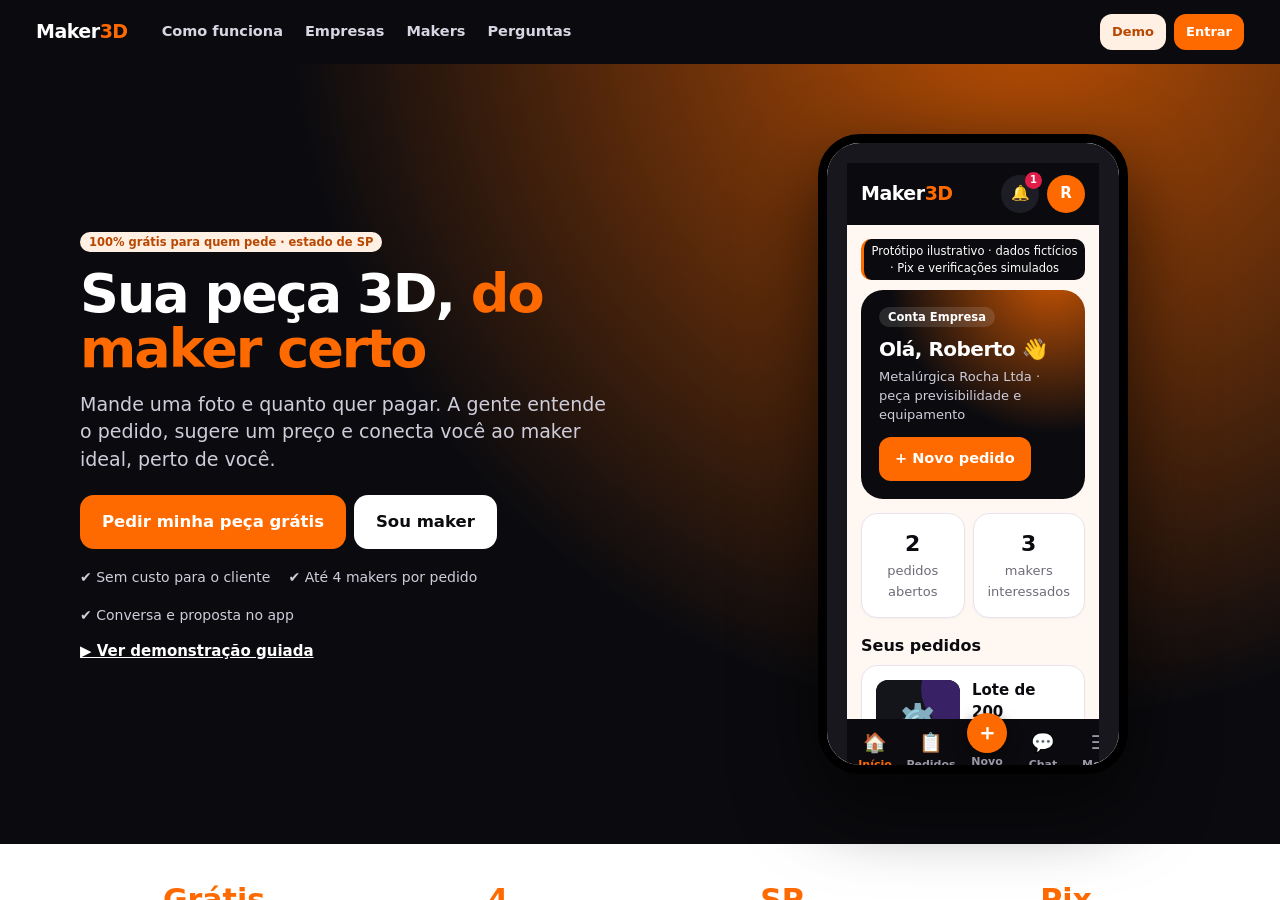
==== commit b10b7554: "Add desktop website mode and PC app shortcuts - Site mode (>=900px): full landing page (hero with li" ====
--- a/index.html
+++ b/index.html
@@ -23,6 +23,7 @@
 <script src="views_client.js"></script>
 <script src="views_maker.js"></script>
 <script src="views_admin.js"></script>
+<script src="views_site.js"></script>
 <script src="boot.js"></script>
 </body>
 </html>
--- a/style.css
+++ b/style.css
@@ -75,4 +75,56 @@
 canvas#stl{width:100%;height:190px;background:#0b0b0f;border-radius:14px;display:block}
 .ban{background:#0b0b0f;color:#fff;border-radius:10px;font-size:11.5px;text-align:center;padding:4px;margin-bottom:10px;border-left:3px solid var(--pri)}
 .tour{position:sticky;bottom:0;background:#0b0b0f;color:#fff;border-radius:14px;padding:12px;margin-top:10px;border-left:4px solid var(--pri)}
-@media(min-width:900px){.tour.mob{display:none}}
+@media(min-width:900px){body:not(.site) .tour.mob{display:none}}
+
+/* ===== MODO SITE (desktop, versão final do site) ===== */
+body.site{background:var(--bg)}
+body.site #stage{display:block;padding:0;min-height:100%}
+body.site #side{display:none}
+body.site #phone{width:100%;max-width:none;height:100vh;border:0;border-radius:0;box-shadow:none;display:grid;grid-template-columns:250px 1fr;grid-template-rows:auto 1fr}
+body.site.public #phone{grid-template-columns:1fr}
+body.site #top{grid-column:1/3;padding:14px 36px;gap:24px}
+body.site #bar{grid-column:1;grid-row:2;flex-direction:column;justify-content:flex-start;align-items:stretch;gap:2px;padding:16px 12px;background:#fff;border-right:1px solid var(--line);overflow:auto}
+body.site #bar button{flex-direction:row;gap:10px;color:var(--ink);font-size:14.5px;padding:11px 14px;border-radius:12px;width:100%;min-width:0;justify-content:flex-start;text-align:left}
+body.site #bar button:hover{background:var(--pri2)}
+body.site #bar button.on{background:var(--pri2);color:var(--priInk)}
+body.site #bar .newb{background:var(--pri);color:#fff;justify-content:center;margin-bottom:8px}
+body.site #bar .sgrow{flex:1}
+body.site #app{grid-column:2;grid-row:2;padding:28px 40px}
+body.site.public #app{grid-column:1}
+body.site #app>*{max-width:1040px;margin-left:auto;margin-right:auto}
+body.site #app[data-w=n]>*{max-width:640px}
+body.site #app[data-w=f]{padding:0}body.site #app[data-w=f]>*{max-width:none;margin:0}
+body.site .ban{display:none}
+body.site h2{font-size:28px}
+body.site .lst{display:grid;grid-template-columns:repeat(auto-fill,minmax(440px,1fr));gap:14px;align-items:start}body.site .lst .card{margin:0}
+body.site .kpi{grid-template-columns:repeat(4,1fr)}
+body.site .catg{grid-template-columns:repeat(5,1fr)}
+body.site #modal{align-items:center}body.site #modal .sheet{border-radius:22px;max-width:520px}
+body.site .tour{position:fixed;right:24px;bottom:24px;width:340px;margin:0;z-index:40;box-shadow:0 10px 40px #0008}
+body.site .hero{padding:40px}
+@media(min-width:900px){body.site .tour.mob{display:block}}
+.tnav{display:none;gap:22px;flex:1;margin-left:10px}.tnav a{color:#d8d6e2;font-weight:700;cursor:pointer;font-size:14.5px}.tnav a:hover{color:#fff}
+body.site .tnav{display:flex}
+/* landing do site */
+.band{padding:70px 24px}.band.dark{background:radial-gradient(circle at 80% -10%,var(--pri) -20%,transparent 55%),#0b0b0f;color:#fff}.band.alt{background:#fff}.band.tint{background:var(--pri2)}
+.wrap{max-width:1120px;margin:0 auto}
+.hero2{display:grid;grid-template-columns:1.15fr .85fr;gap:50px;align-items:center}
+.hero2 h1{font-size:54px;line-height:1.02;margin:14px 0;letter-spacing:-2px}.hero2 h1 span{color:var(--pri)}
+.lead{font-size:19px;color:#cfcdda;max-width:540px;margin:0 0 22px}
+.heroin{gap:18px;margin-top:18px;color:#cfcdda;font-size:14px}
+.lnk{color:#fff;font-weight:700;cursor:pointer;text-decoration:underline}
+.mock{width:310px;height:640px;margin:0 auto;border:9px solid #000;border-radius:42px;overflow:hidden;background:#fff;box-shadow:0 30px 80px #000a}.mock iframe{width:100%;height:100%;border:0}
+.strip{display:grid;grid-template-columns:repeat(4,1fr);gap:16px;text-align:center}.strip b{display:block;font-size:30px;color:var(--pri)}.strip span{color:var(--mut);font-size:14px}
+.sh{font-size:36px;letter-spacing:-1px;margin:0 0 8px}.sub{color:var(--mut);font-size:17px;margin:0 0 34px;max-width:640px}
+.cols3{display:grid;grid-template-columns:repeat(3,1fr);gap:20px}.cols2{display:grid;grid-template-columns:1fr 1fr;gap:30px;align-items:center}
+.feat{background:#fff;border:1px solid var(--line);border-radius:20px;padding:24px}.feat .ic{font-size:36px}.feat h3{margin:10px 0 6px;font-size:19px}.feat p{margin:0;color:var(--mut)}
+.plan{background:#fff;border:2px solid var(--line);border-radius:22px;padding:24px}.plan.hot{border-color:var(--pri)}.plan h3{margin:0 0 4px;font-size:22px}.plan .pr{font-size:30px;font-weight:800;margin:6px 0}
+.plan ul{padding-left:18px;color:var(--mut)}
+.cmp{width:100%;border-collapse:collapse;background:#fff;border-radius:16px;overflow:hidden}.cmp th,.cmp td{padding:12px 14px;border-bottom:1px solid var(--line);text-align:center}.cmp th:first-child,.cmp td:first-child{text-align:left}.cmp th.us{background:var(--pri);color:#fff}
+.faqg{display:grid;grid-template-columns:1fr 1fr;gap:12px}
+.cta{text-align:center}.cta h2{font-size:38px;color:#fff;margin:0 0 10px}.cta p{color:#cfcdda;margin:0 0 22px}
+.foot{background:#0b0b0f;color:#a8a6b6;padding:50px 24px 30px}.foot .fc{display:grid;grid-template-columns:2fr 1fr 1fr 1fr;gap:30px}.foot h4{color:#fff;margin:0 0 10px}.foot a{display:block;color:#a8a6b6;margin:6px 0;cursor:pointer;text-decoration:none}.foot a:hover{color:#fff}
+.foot .cp{border-top:1px solid #23232d;margin-top:30px;padding-top:16px;font-size:13px}
+.exbox{background:#fff;border:1px solid var(--line);border-radius:20px;padding:22px;box-shadow:0 12px 40px #0001}
+.exbox .rowx{display:flex;justify-content:space-between;padding:7px 0;border-bottom:1px dashed var(--line)}
